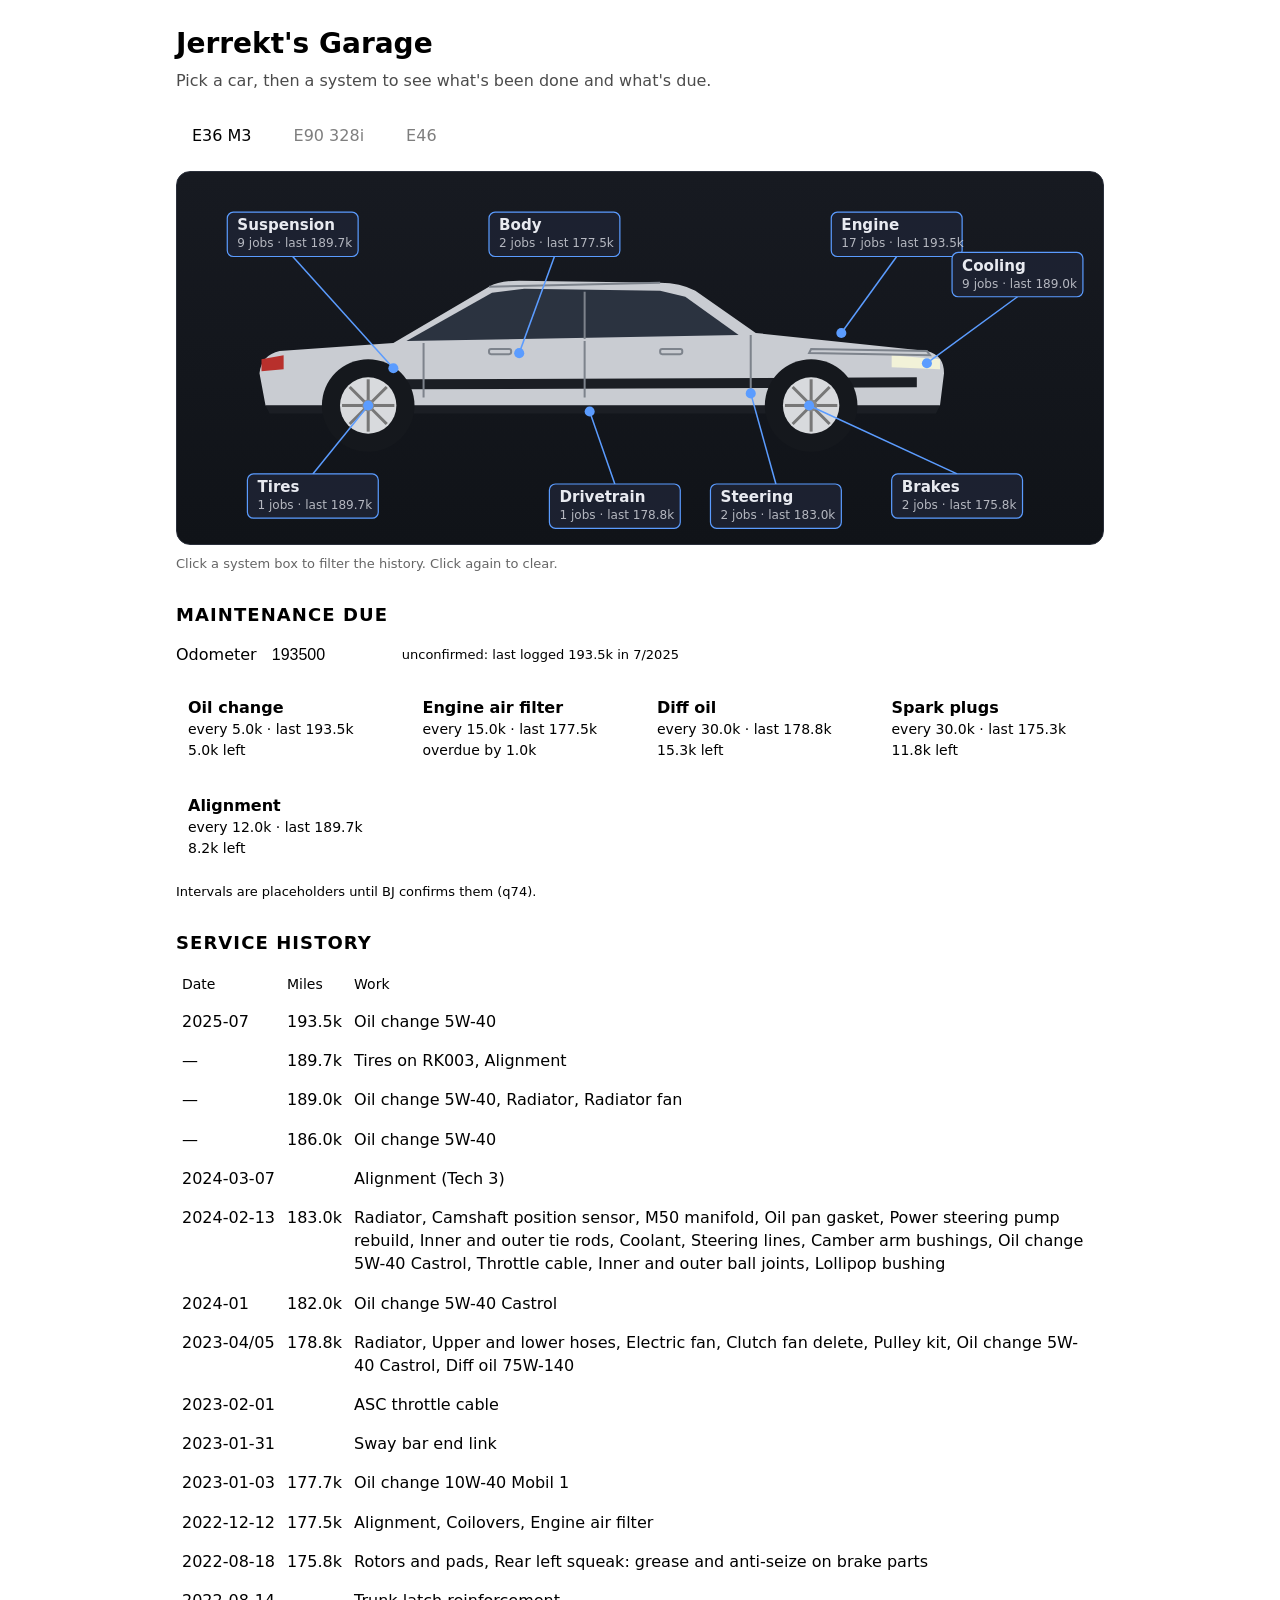
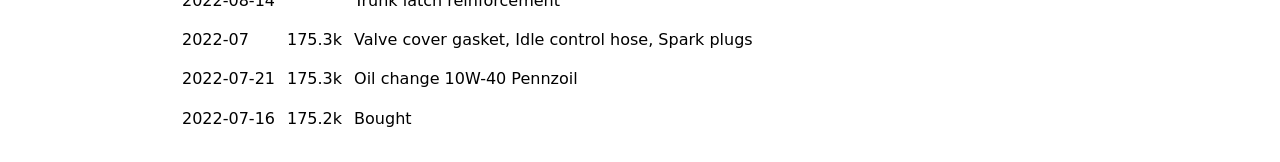
==== index.html @ 3e15890f "E36 first slice: system map, maintenance due, service history Co-Authored-By: Claude Fable 5.1 <nore" ====
<!doctype html><html lang="en"><head><meta charset="utf-8"><meta name="viewport" content="width=device-width,initial-scale=1">
<title>Jerrekt's Garage</title><style>*{box-sizing:border-box}body{margin:0;font:16px/1.4 system-ui,sans-serif}main{max-width:1000px;margin:0 auto;padding:24px 16px}
h1{margin:0 0 4px;font-size:28px}.sub{margin:0 0 16px;opacity:.7}.cars{display:flex;gap:10px;margin-bottom:12px}.car{border:1px solid;border-radius:10px;padding:8px 14px;opacity:.5}.car.on{opacity:1}
svg{width:100%;height:auto;display:block}.t{font-weight:600;font-size:15px}.s{font-size:12px;opacity:.75}.hint{font-size:13px;opacity:.6;margin-top:10px}
body{background:#0f1115;color:#e8eaf0}.car{border-color:#2a2f3a}.car.on{border-color:#5b9cff}
.stage{background:linear-gradient(#171a21,#101318);border:1px solid #2a2f3a;border-radius:14px;padding:10px}
.pillar,.seam{stroke:#7d838c;stroke-width:2;fill:none}.spoke{stroke:#777;stroke-width:3}.ld{stroke:#5b9cff;stroke-width:1.5}.pt{fill:#5b9cff}
.box rect{fill:#1c2130;stroke:#5b9cff;stroke-width:1.2}.box text{fill:#e8eaf0}.box{cursor:pointer}

*{box-sizing:border-box}body{margin:0;background:var(--bg);color:var(--fg);font:16px/1.45 system-ui,sans-serif}
main{max-width:960px;margin:0 auto;padding:24px 16px}
h1{font-size:28px;margin:0 0 4px}h2{font-size:18px;margin:28px 0 10px;color:var(--mute);text-transform:uppercase;letter-spacing:.06em}
.sub{color:var(--mute);margin:0 0 20px}
.cars{display:flex;gap:10px;flex-wrap:wrap}.car{background:var(--card);border:1px solid var(--line);border-radius:10px;padding:12px 16px;cursor:pointer}
.car.active{border-color:var(--accent)}.car small{display:block;color:var(--mute)}
.car.soon{opacity:.45;cursor:default}
.grid{display:grid;grid-template-columns:repeat(auto-fill,minmax(200px,1fr));gap:10px}
.tile{background:var(--card);border:1px solid var(--line);border-radius:10px;padding:12px}
.tile b{display:block}.tile span{display:block;color:var(--mute);font-size:14px}
.tile.ok{border-left:4px solid var(--ok)}.tile.due{border-left:4px solid var(--due)}.tile.over{border-left:4px solid var(--over)}
.odo{display:flex;gap:10px;align-items:center;flex-wrap:wrap}input{background:var(--card);color:var(--fg);border:1px solid var(--line);border-radius:8px;padding:8px 10px;font-size:16px;width:130px}
table{width:100%;border-collapse:collapse}td,th{padding:8px 6px;border-bottom:1px solid var(--line);vertical-align:top;text-align:left}
th{color:var(--mute);font-weight:500;font-size:14px}td.m{white-space:nowrap;color:var(--mute)}
.flag{font-size:13px;color:var(--due)}
@media(max-width:480px){td.d{display:none}th.d{display:none}}

.stage{margin-bottom:8px}.box.sel rect{fill:#2a3f6b}
</style></head><body><main>
<h1>Jerrekt's Garage</h1><p class="sub">Pick a car, then a system to see what's been done and what's due.</p>
<div class="cars"><div class="car on">E36 M3</div><div class="car">E90 328i</div><div class="car">E46</div></div>
<div class="stage"><svg viewBox="0 0 900 350"><g id="car">
<path d="M78,222 L72,190 Q74,172 92,168 L205,160 L300,104 Q310,98 330,98 L470,100 Q490,100 505,108 L565,150 L735,168 Q752,172 752,190 L748,222 Z" fill="#c9ccd2" class="body"/>
<path d="M78,222 L748,222 L744,230 L82,230 Z" fill="#1b1e24" class="body"/>
<path d="M215,196 L725,194 L725,204 L215,206 Z" fill="#1b1e24" class="body"/>
<path d="M218,158 L303,110 L335,106 L470,108 L495,114 L548,152 Z" fill="#2b3340" class="glass"/>
<path d="M395,109 L395,156" class="pillar"/>
<path d="M235,160 L235,214 M395,158 L395,214 M560,152 L560,214" class="seam"/>
<rect x="300" y="166" width="22" height="5" rx="2" class="seam" fill="#9ea3ab"/><rect x="470" y="166" width="22" height="5" rx="2" class="seam" fill="#9ea3ab"/>
<path d="M700,172 L748,176 L748,186 L700,184 Z" fill="#f2f2d8" class="lamp"/><path d="M74,176 L96,172 L96,186 L74,188 Z" fill="#b8302c" class="lamp"/>
<path d="M620,166 L735,168 L738,172 L618,170 Z" fill="#9ea3ab" class="seam"/>
<path d="M300,104 L470,100" class="seam"/>
<circle cx="180" cy="222" r="46" fill="#15181d" class="tire"/><circle cx="180" cy="222" r="28" fill="#d8dadd" class="rim"/><line x1="180" y1="222" x2="206.0" y2="222.0" class="spoke"/><line x1="180" y1="222" x2="198.4" y2="240.4" class="spoke"/><line x1="180" y1="222" x2="180.0" y2="248.0" class="spoke"/><line x1="180" y1="222" x2="161.6" y2="240.4" class="spoke"/><line x1="180" y1="222" x2="154.0" y2="222.0" class="spoke"/><line x1="180" y1="222" x2="161.6" y2="203.6" class="spoke"/><line x1="180" y1="222" x2="180.0" y2="196.0" class="spoke"/><line x1="180" y1="222" x2="198.4" y2="203.6" class="spoke"/><circle cx="180" cy="222" r="6" fill="#888"/><circle cx="620" cy="222" r="46" fill="#15181d" class="tire"/><circle cx="620" cy="222" r="28" fill="#d8dadd" class="rim"/><line x1="620" y1="222" x2="646.0" y2="222.0" class="spoke"/><line x1="620" y1="222" x2="638.4" y2="240.4" class="spoke"/><line x1="620" y1="222" x2="620.0" y2="248.0" class="spoke"/><line x1="620" y1="222" x2="601.6" y2="240.4" class="spoke"/><line x1="620" y1="222" x2="594.0" y2="222.0" class="spoke"/><line x1="620" y1="222" x2="601.6" y2="203.6" class="spoke"/><line x1="620" y1="222" x2="620.0" y2="196.0" class="spoke"/><line x1="620" y1="222" x2="638.4" y2="203.6" class="spoke"/><circle cx="620" cy="222" r="6" fill="#888"/>
</g><line x1="650" y1="150" x2="705" y2="74" class="ld"/><circle cx="650" cy="150" r="5" class="pt"/><line x1="735" y1="180" x2="825" y2="114" class="ld"/><circle cx="735" cy="180" r="5" class="pt"/><line x1="618" y1="222" x2="765" y2="290" class="ld"/><circle cx="618" cy="222" r="5" class="pt"/><line x1="180" y1="222" x2="125" y2="290" class="ld"/><circle cx="180" cy="222" r="5" class="pt"/><line x1="205" y1="185" x2="105" y2="74" class="ld"/><circle cx="205" cy="185" r="5" class="pt"/><line x1="400" y1="228" x2="425" y2="300" class="ld"/><circle cx="400" cy="228" r="5" class="pt"/><line x1="560" y1="210" x2="585" y2="300" class="ld"/><circle cx="560" cy="210" r="5" class="pt"/><line x1="330" y1="170" x2="365" y2="74" class="ld"/><circle cx="330" cy="170" r="5" class="pt"/><g class="box " transform="translate(640,30)"><rect width="130" height="44" rx="6"/><text x="10" y="18" class="t">Engine</text><text x="10" y="35" class="s">17 jobs · last 193.5k</text></g><g class="box " transform="translate(760,70)"><rect width="130" height="44" rx="6"/><text x="10" y="18" class="t">Cooling</text><text x="10" y="35" class="s">9 jobs · last 189.0k</text></g><g class="box " transform="translate(700,290)"><rect width="130" height="44" rx="6"/><text x="10" y="18" class="t">Brakes</text><text x="10" y="35" class="s">2 jobs · last 175.8k</text></g><g class="box " transform="translate(60,290)"><rect width="130" height="44" rx="6"/><text x="10" y="18" class="t">Tires</text><text x="10" y="35" class="s">1 jobs · last 189.7k</text></g><g class="box " transform="translate(40,30)"><rect width="130" height="44" rx="6"/><text x="10" y="18" class="t">Suspension</text><text x="10" y="35" class="s">9 jobs · last 189.7k</text></g><g class="box " transform="translate(360,300)"><rect width="130" height="44" rx="6"/><text x="10" y="18" class="t">Drivetrain</text><text x="10" y="35" class="s">1 jobs · last 178.8k</text></g><g class="box " transform="translate(520,300)"><rect width="130" height="44" rx="6"/><text x="10" y="18" class="t">Steering</text><text x="10" y="35" class="s">2 jobs · last 183.0k</text></g><g class="box " transform="translate(300,30)"><rect width="130" height="44" rx="6"/><text x="10" y="18" class="t">Body</text><text x="10" y="35" class="s">2 jobs · last 177.5k</text></g></svg></div>
<p class="hint">Click a system box to filter the history. Click again to clear.</p>
<h2>Maintenance due</h2>
<div class="odo"><label>Odometer <input id="odo" type="number" step="100"></label><span id="odonote" class="flag"></span></div>
<div class="grid" id="due" style="margin-top:12px"></div>
<p class="flag" id="intflag"></p>
<h2>Service history</h2>
<table><thead><tr><th class="d">Date</th><th>Miles</th><th>Work</th></tr></thead><tbody id="hist"></tbody></table>
</main>
<script>
fetch('data/e36-m3.json').then(r=>r.json()).then(car=>{
const odo=document.getElementById('odo'),note=document.getElementById('odonote');
const last=Math.max(...car.history.map(h=>h.miles||0));
odo.value=car.odometer||last; note.textContent=car.odometer?'':car.odometer_note;
const fmt=m=>m==null?'':(m/1000).toFixed(1)+'k';
document.getElementById('hist').innerHTML=[...car.history].reverse().map(h=>`<tr><td class="d m">${h.date||'—'}</td><td class="m">${fmt(h.miles)}</td><td>${h.work.join(', ')}</td></tr>`).join('');
function render(){const now=+odo.value||last;document.getElementById('due').innerHTML=car.intervals.map(i=>{
 const done=car.history.filter(h=>h.miles&&h.work.some(w=>w.toLowerCase().includes(i.match)));
 const lastAt=done.length?Math.max(...done.map(h=>h.miles)):null;
 const next=lastAt==null?null:lastAt+i.miles;const left=next==null?null:next-now;
 const cls=left==null?'':left<0?'over':left<i.miles*0.15?'due':'ok';
 const txt=left==null?'no record':left<0?`overdue by ${fmt(-left)}`:`${fmt(left)} left`;
 return `<div class="tile ${cls}"><b>${i.item}</b><span>every ${fmt(i.miles)} · last ${fmt(lastAt)||'—'}</span><span>${txt}</span></div>`}).join('')}
odo.oninput=render;render();
let sel=null;const cats={Engine:['valve cover','spark','idle','oil change','oil pan','camshaft','manifold','throttle','pulley','air filter'],Cooling:['radiator','hose','fan','coolant'],Drivetrain:['diff'],Suspension:['coilover','sway','tie rod','ball joint','bushing','camber','alignment'],Steering:['steering'],Brakes:['rotor','pad','brake'],Tires:['tire','rk003'],Body:['trunk']};
function hist(){const rows=[...car.history].reverse().filter(h=>!sel||h.work.some(w=>cats[sel].some(k=>w.toLowerCase().includes(k))));
document.getElementById('hist').innerHTML=rows.map(h=>`<tr><td class="d m">${h.date||'—'}</td><td class="m">${fmt(h.miles)}</td><td>${h.work.join(', ')}</td></tr>`).join('')||'<tr><td colspan=3>No jobs logged.</td></tr>'}
document.querySelectorAll('.box').forEach(b=>{const c=b.querySelector('.t').textContent;b.onclick=()=>{sel=sel===c?null:c;document.querySelectorAll('.box').forEach(x=>x.classList.toggle('sel',x.querySelector('.t').textContent===sel));hist()}});hist();
if(car.intervals.some(i=>!i.confirmed))document.getElementById('intflag').textContent='Intervals are placeholders until BJ confirms them (q74).';
});
</script></body></html>
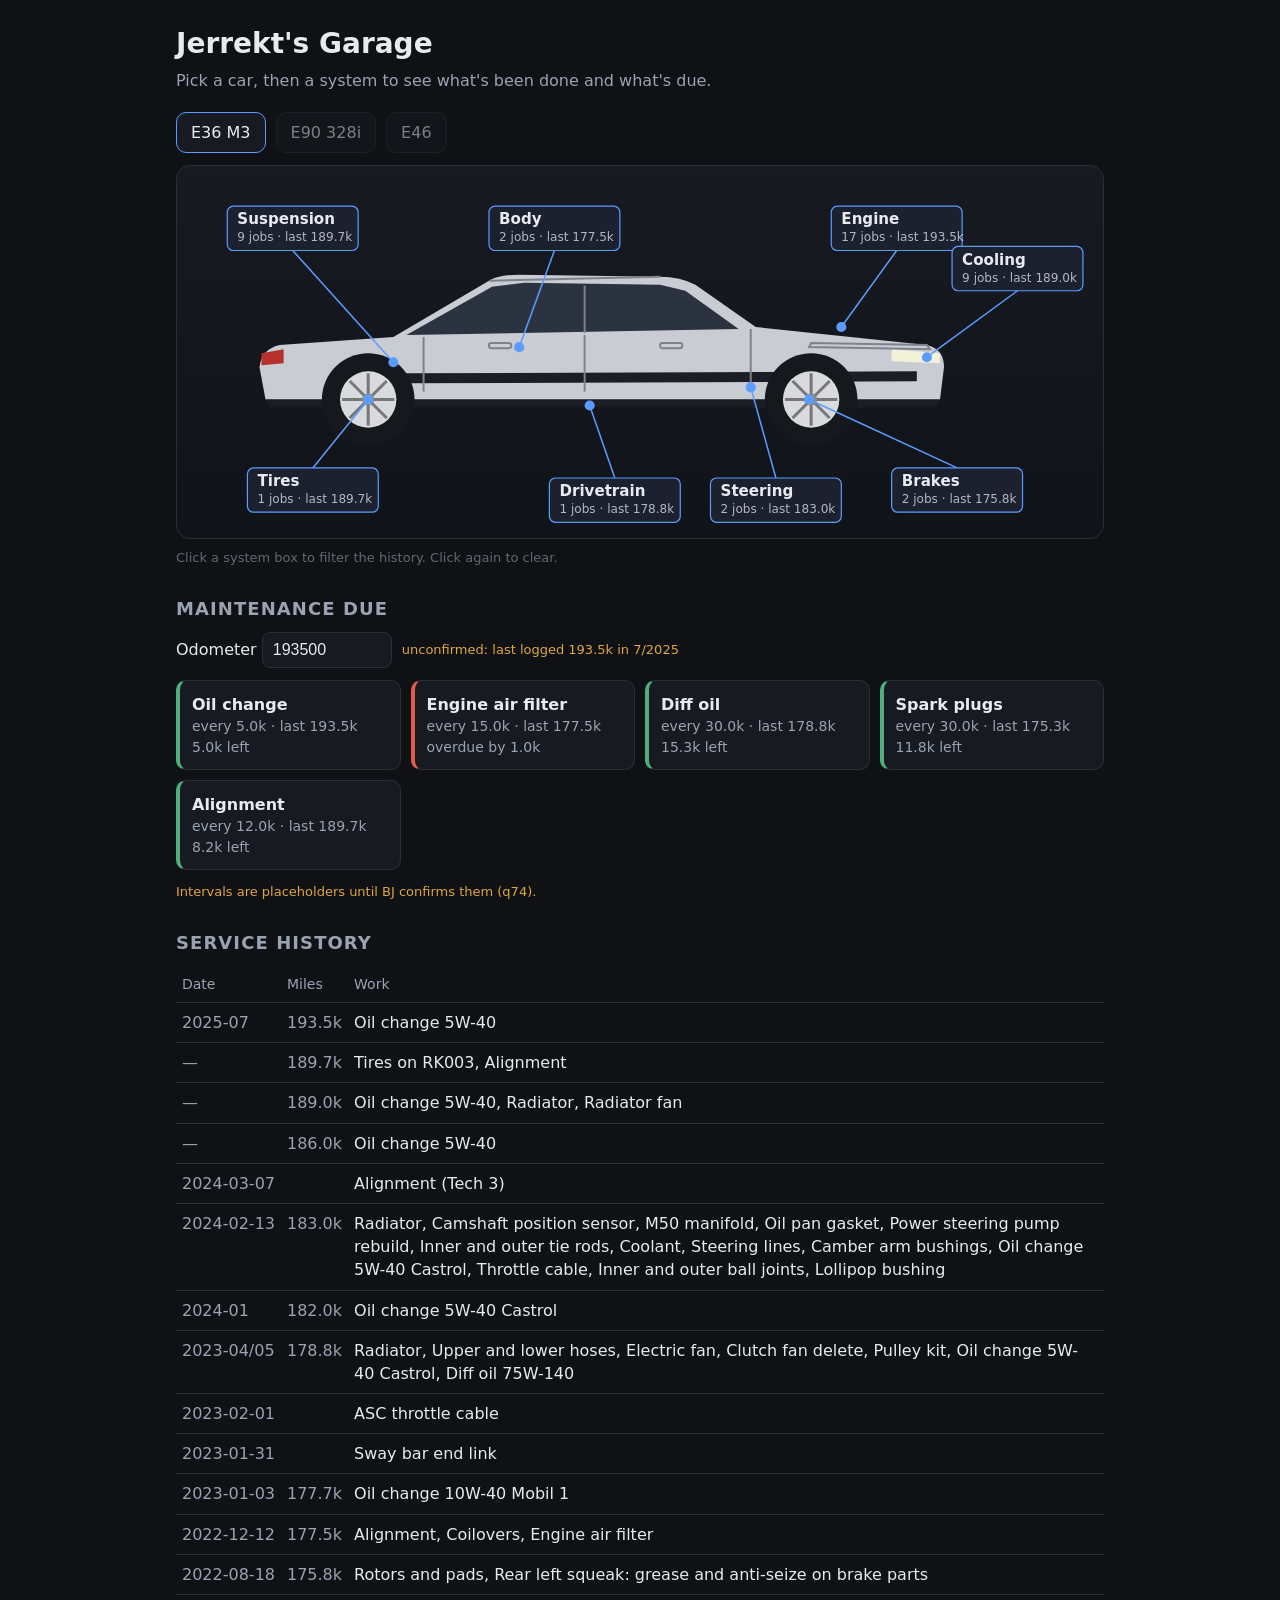
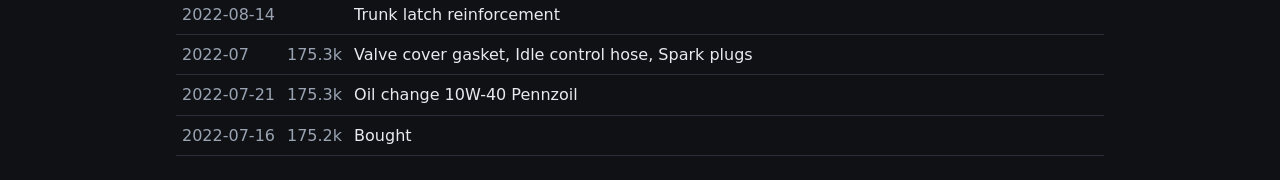
==== commit bc093950: "Fix theme merge Co-Authored-By: Claude Fable 5.1 <noreply@anthropic.com> Claude-Session: https://cla" ====
--- a/index.html
+++ b/index.html
@@ -1,12 +1,6 @@
 <!doctype html><html lang="en"><head><meta charset="utf-8"><meta name="viewport" content="width=device-width,initial-scale=1">
-<title>Jerrekt's Garage</title><style>*{box-sizing:border-box}body{margin:0;font:16px/1.4 system-ui,sans-serif}main{max-width:1000px;margin:0 auto;padding:24px 16px}
-h1{margin:0 0 4px;font-size:28px}.sub{margin:0 0 16px;opacity:.7}.cars{display:flex;gap:10px;margin-bottom:12px}.car{border:1px solid;border-radius:10px;padding:8px 14px;opacity:.5}.car.on{opacity:1}
-svg{width:100%;height:auto;display:block}.t{font-weight:600;font-size:15px}.s{font-size:12px;opacity:.75}.hint{font-size:13px;opacity:.6;margin-top:10px}
-body{background:#0f1115;color:#e8eaf0}.car{border-color:#2a2f3a}.car.on{border-color:#5b9cff}
-.stage{background:linear-gradient(#171a21,#101318);border:1px solid #2a2f3a;border-radius:14px;padding:10px}
-.pillar,.seam{stroke:#7d838c;stroke-width:2;fill:none}.spoke{stroke:#777;stroke-width:3}.ld{stroke:#5b9cff;stroke-width:1.5}.pt{fill:#5b9cff}
-.box rect{fill:#1c2130;stroke:#5b9cff;stroke-width:1.2}.box text{fill:#e8eaf0}.box{cursor:pointer}
-
+<title>Jerrekt's Garage</title><style>
+:root{--bg:#0f1115;--card:#171a21;--line:#2a2f3a;--fg:#e8eaf0;--mute:#9aa3b2;--ok:#4caf7d;--due:#e0a640;--over:#e05a4f;--accent:#5b9cff}
 *{box-sizing:border-box}body{margin:0;background:var(--bg);color:var(--fg);font:16px/1.45 system-ui,sans-serif}
 main{max-width:960px;margin:0 auto;padding:24px 16px}
 h1{font-size:28px;margin:0 0 4px}h2{font-size:18px;margin:28px 0 10px;color:var(--mute);text-transform:uppercase;letter-spacing:.06em}
@@ -24,8 +18,14 @@
 .flag{font-size:13px;color:var(--due)}
 @media(max-width:480px){td.d{display:none}th.d{display:none}}
 
-.stage{margin-bottom:8px}.box.sel rect{fill:#2a3f6b}
-</style></head><body><main>
+.cars{display:flex;gap:10px;margin-bottom:12px}.car{border:1px solid;border-radius:10px;padding:8px 14px;opacity:.5}.car.on{opacity:1}
+svg{width:100%;height:auto;display:block}.t{font-weight:600;font-size:15px}.s{font-size:12px;opacity:.75}.hint{font-size:13px;opacity:.6;margin-top:10px}
+body{background:#0f1115;color:#e8eaf0}.car{border-color:#2a2f3a}.car.on{border-color:#5b9cff}
+.stage{background:linear-gradient(#171a21,#101318);border:1px solid #2a2f3a;border-radius:14px;padding:10px}
+.pillar,.seam{stroke:#7d838c;stroke-width:2;fill:none}.spoke{stroke:#777;stroke-width:3}.ld{stroke:#5b9cff;stroke-width:1.5}.pt{fill:#5b9cff}
+.box rect{fill:#1c2130;stroke:#5b9cff;stroke-width:1.2}.box text{fill:#e8eaf0}.box{cursor:pointer}
+
+.stage{margin-bottom:8px}.box.sel rect{fill:#2a3f6b}.car{opacity:.5}.car.on{opacity:1;border-color:var(--accent)}.hint{font-size:13px;color:var(--mute)}</style></head><body><main>
 <h1>Jerrekt's Garage</h1><p class="sub">Pick a car, then a system to see what's been done and what's due.</p>
 <div class="cars"><div class="car on">E36 M3</div><div class="car">E90 328i</div><div class="car">E46</div></div>
 <div class="stage"><svg viewBox="0 0 900 350"><g id="car">
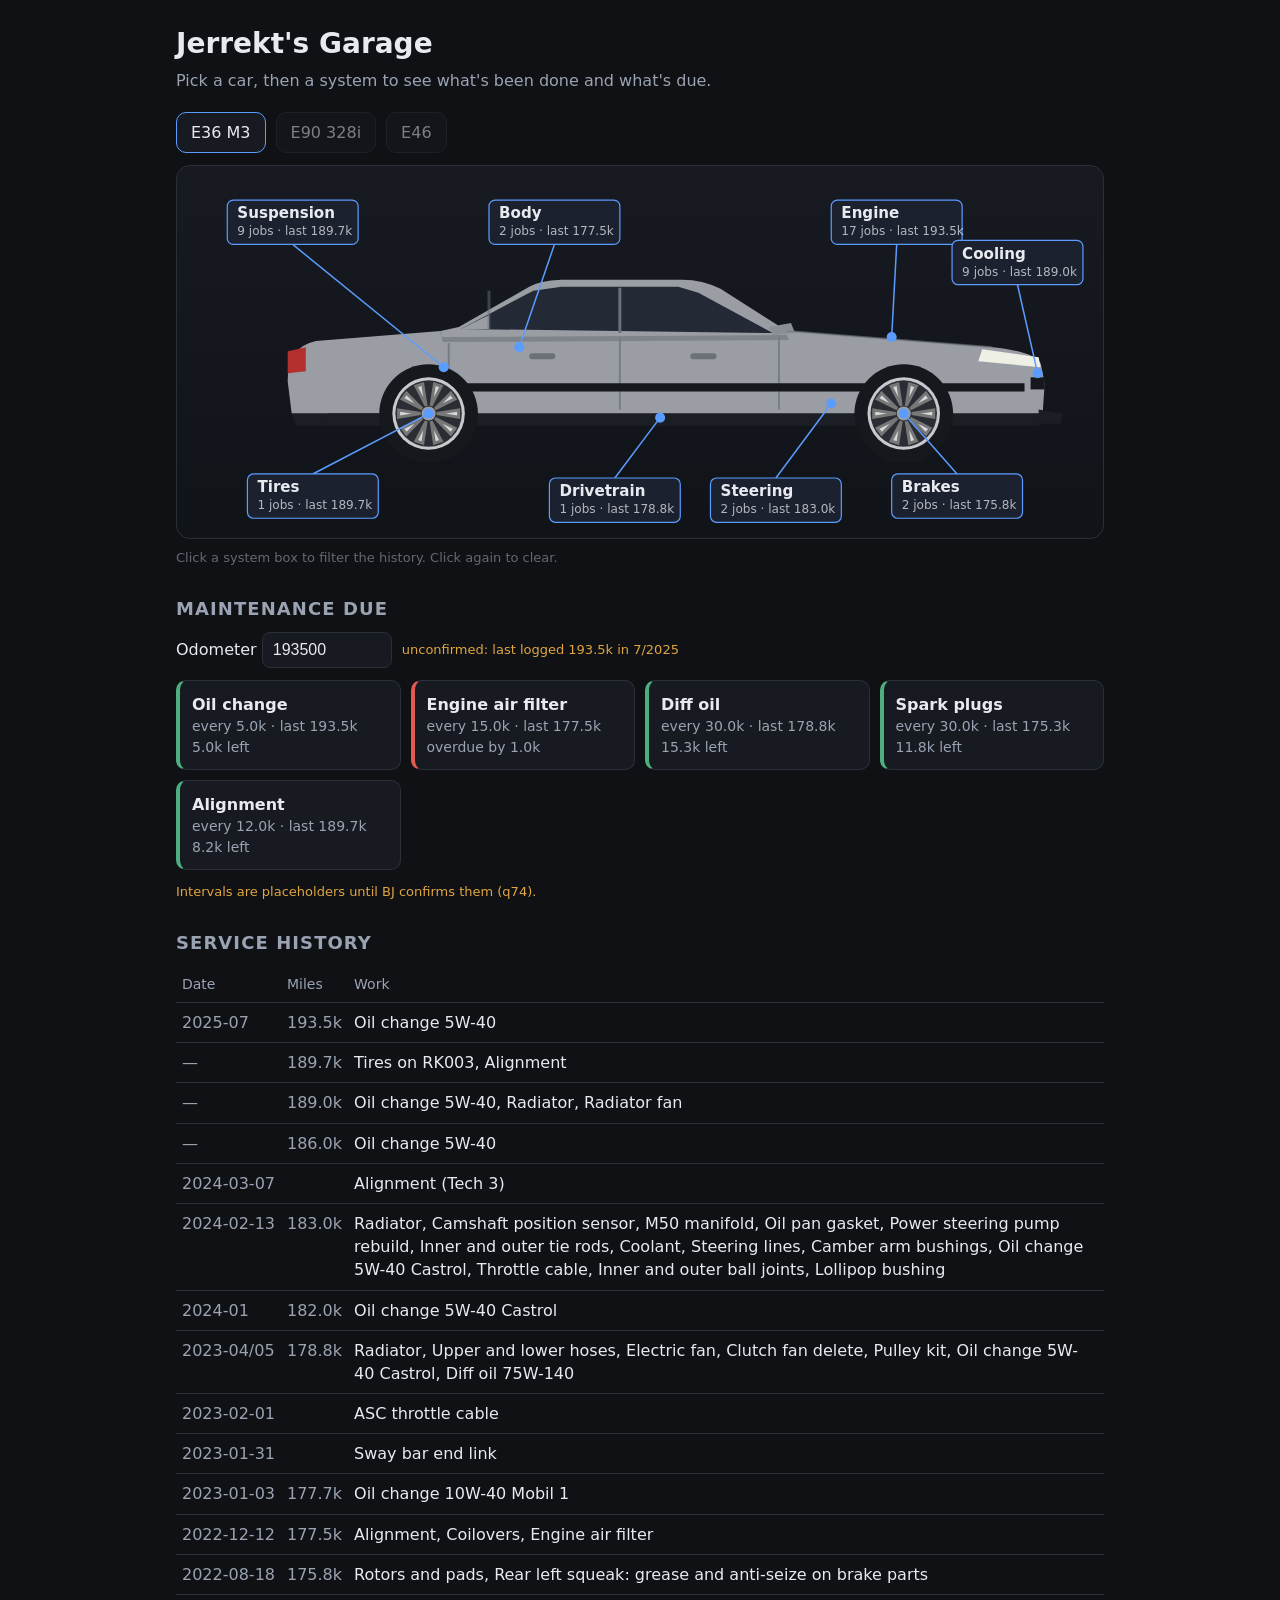
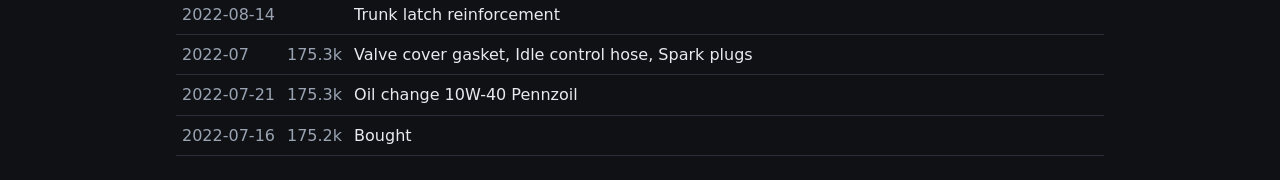
==== commit d65e22ee: "Redraw car: gray four-door with multi-spoke wheels Co-Authored-By: Claude Fable 5.1 <noreply@anthrop" ====
--- a/index.html
+++ b/index.html
@@ -25,22 +25,32 @@
 .pillar,.seam{stroke:#7d838c;stroke-width:2;fill:none}.spoke{stroke:#777;stroke-width:3}.ld{stroke:#5b9cff;stroke-width:1.5}.pt{fill:#5b9cff}
 .box rect{fill:#1c2130;stroke:#5b9cff;stroke-width:1.2}.box text{fill:#e8eaf0}.box{cursor:pointer}
 
-.stage{margin-bottom:8px}.box.sel rect{fill:#2a3f6b}.car{opacity:.5}.car.on{opacity:1;border-color:var(--accent)}.hint{font-size:13px;color:var(--mute)}</style></head><body><main>
+.stage{margin-bottom:8px}.box.sel rect{fill:#2a3f6b}.car{opacity:.5}.car.on{opacity:1;border-color:var(--accent)}.hint{font-size:13px;color:var(--mute)}.body{fill:#9a9ea4}.lower{fill:#1b1e24}.shade{fill:#7f848b}.glass{fill:#232a36}.kink{fill:#9a9ea4}.pillar{stroke:#6b7079;stroke-width:3;fill:none}
+.seam{stroke:#777c85;stroke-width:2;fill:none}.handle{fill:#6b7079}.mirror{fill:#8a8e95}.trim{fill:#15181d}.tail{fill:#b3302c}.lamp{fill:#eef0e6}.grille{fill:#15181d}
+.tire{fill:#15181d}.rimouter{fill:#c7c9cc}.rimface{fill:#2a2d33}.spoke{fill:#d6d8db}.hub{fill:#9a9ea4}
+</style></head><body><main>
 <h1>Jerrekt's Garage</h1><p class="sub">Pick a car, then a system to see what's been done and what's due.</p>
 <div class="cars"><div class="car on">E36 M3</div><div class="car">E90 328i</div><div class="car">E46</div></div>
 <div class="stage"><svg viewBox="0 0 900 350"><g id="car">
-<path d="M78,222 L72,190 Q74,172 92,168 L205,160 L300,104 Q310,98 330,98 L470,100 Q490,100 505,108 L565,150 L735,168 Q752,172 752,190 L748,222 Z" fill="#c9ccd2" class="body"/>
-<path d="M78,222 L748,222 L744,230 L82,230 Z" fill="#1b1e24" class="body"/>
-<path d="M215,196 L725,194 L725,204 L215,206 Z" fill="#1b1e24" class="body"/>
-<path d="M218,158 L303,110 L335,106 L470,108 L495,114 L548,152 Z" fill="#2b3340" class="glass"/>
-<path d="M395,109 L395,156" class="pillar"/>
-<path d="M235,160 L235,214 M395,158 L395,214 M560,152 L560,214" class="seam"/>
-<rect x="300" y="166" width="22" height="5" rx="2" class="seam" fill="#9ea3ab"/><rect x="470" y="166" width="22" height="5" rx="2" class="seam" fill="#9ea3ab"/>
-<path d="M700,172 L748,176 L748,186 L700,184 Z" fill="#f2f2d8" class="lamp"/><path d="M74,176 L96,172 L96,186 L74,188 Z" fill="#b8302c" class="lamp"/>
-<path d="M620,166 L735,168 L738,172 L618,170 Z" fill="#9ea3ab" class="seam"/>
-<path d="M300,104 L470,100" class="seam"/>
-<circle cx="180" cy="222" r="46" fill="#15181d" class="tire"/><circle cx="180" cy="222" r="28" fill="#d8dadd" class="rim"/><line x1="180" y1="222" x2="206.0" y2="222.0" class="spoke"/><line x1="180" y1="222" x2="198.4" y2="240.4" class="spoke"/><line x1="180" y1="222" x2="180.0" y2="248.0" class="spoke"/><line x1="180" y1="222" x2="161.6" y2="240.4" class="spoke"/><line x1="180" y1="222" x2="154.0" y2="222.0" class="spoke"/><line x1="180" y1="222" x2="161.6" y2="203.6" class="spoke"/><line x1="180" y1="222" x2="180.0" y2="196.0" class="spoke"/><line x1="180" y1="222" x2="198.4" y2="203.6" class="spoke"/><circle cx="180" cy="222" r="6" fill="#888"/><circle cx="620" cy="222" r="46" fill="#15181d" class="tire"/><circle cx="620" cy="222" r="28" fill="#d8dadd" class="rim"/><line x1="620" y1="222" x2="646.0" y2="222.0" class="spoke"/><line x1="620" y1="222" x2="638.4" y2="240.4" class="spoke"/><line x1="620" y1="222" x2="620.0" y2="248.0" class="spoke"/><line x1="620" y1="222" x2="601.6" y2="240.4" class="spoke"/><line x1="620" y1="222" x2="594.0" y2="222.0" class="spoke"/><line x1="620" y1="222" x2="601.6" y2="203.6" class="spoke"/><line x1="620" y1="222" x2="620.0" y2="196.0" class="spoke"/><line x1="620" y1="222" x2="638.4" y2="203.6" class="spoke"/><circle cx="620" cy="222" r="6" fill="#888"/>
-</g><line x1="650" y1="150" x2="705" y2="74" class="ld"/><circle cx="650" cy="150" r="5" class="pt"/><line x1="735" y1="180" x2="825" y2="114" class="ld"/><circle cx="735" cy="180" r="5" class="pt"/><line x1="618" y1="222" x2="765" y2="290" class="ld"/><circle cx="618" cy="222" r="5" class="pt"/><line x1="180" y1="222" x2="125" y2="290" class="ld"/><circle cx="180" cy="222" r="5" class="pt"/><line x1="205" y1="185" x2="105" y2="74" class="ld"/><circle cx="205" cy="185" r="5" class="pt"/><line x1="400" y1="228" x2="425" y2="300" class="ld"/><circle cx="400" cy="228" r="5" class="pt"/><line x1="560" y1="210" x2="585" y2="300" class="ld"/><circle cx="560" cy="210" r="5" class="pt"/><line x1="330" y1="170" x2="365" y2="74" class="ld"/><circle cx="330" cy="170" r="5" class="pt"/><g class="box " transform="translate(640,30)"><rect width="130" height="44" rx="6"/><text x="10" y="18" class="t">Engine</text><text x="10" y="35" class="s">17 jobs · last 193.5k</text></g><g class="box " transform="translate(760,70)"><rect width="130" height="44" rx="6"/><text x="10" y="18" class="t">Cooling</text><text x="10" y="35" class="s">9 jobs · last 189.0k</text></g><g class="box " transform="translate(700,290)"><rect width="130" height="44" rx="6"/><text x="10" y="18" class="t">Brakes</text><text x="10" y="35" class="s">2 jobs · last 175.8k</text></g><g class="box " transform="translate(60,290)"><rect width="130" height="44" rx="6"/><text x="10" y="18" class="t">Tires</text><text x="10" y="35" class="s">1 jobs · last 189.7k</text></g><g class="box " transform="translate(40,30)"><rect width="130" height="44" rx="6"/><text x="10" y="18" class="t">Suspension</text><text x="10" y="35" class="s">9 jobs · last 189.7k</text></g><g class="box " transform="translate(360,300)"><rect width="130" height="44" rx="6"/><text x="10" y="18" class="t">Drivetrain</text><text x="10" y="35" class="s">1 jobs · last 178.8k</text></g><g class="box " transform="translate(520,300)"><rect width="130" height="44" rx="6"/><text x="10" y="18" class="t">Steering</text><text x="10" y="35" class="s">2 jobs · last 183.0k</text></g><g class="box " transform="translate(300,30)"><rect width="130" height="44" rx="6"/><text x="10" y="18" class="t">Body</text><text x="10" y="35" class="s">2 jobs · last 177.5k</text></g></svg></div>
+<path d="M104,236 L100,204 Q100,170 128,164 L252,154 L270,150 L340,110 Q350,104 372,103 L492,103 Q512,103 530,112 L596,154 L800,170 Q840,174 848,186 L852,206 L850,236 Z" class="body"/>
+<path d="M104,236 L850,236 L846,248 L108,248 Z" class="lower"/>
+<path d="M140,236 L190,236 L194,246 L136,246 Z" class="lower"/>
+<path d="M846,232 L870,236 L868,246 L846,246 Z" class="lower"/>
+<path d="M252,154 Q250,160 258,160 L596,158 L598,163 L254,165 Z" class="shade"/>
+<path d="M272,152 L344,114 L372,110 L488,110 L508,116 L582,156 Z" class="glass"/>
+<path d="M272,152 L300,138 L300,152 Z" class="kink"/>
+<path d="M430,111 L430,156" class="pillar"/>
+<path d="M300,114 L300,152" class="pillar" opacity=".5"/>
+<path d="M260,166 L260,232 M430,160 L430,232 M588,158 L588,232" class="seam"/>
+<rect x="340" y="176" width="26" height="6" rx="3" class="handle"/><rect x="500" y="176" width="26" height="6" rx="3" class="handle"/>
+<path d="M578,150 L600,146 L604,156 L582,158 Z" class="mirror"/>
+<path d="M266,206 L832,206 L832,214 L266,214 Z" class="trim"/>
+<path d="M118,170 L100,174 L100,196 L118,194 Z" class="tail"/>
+<path d="M790,172 L846,180 L848,190 L786,184 Z" class="lamp"/>
+<path d="M838,200 L852,200 L852,212 L838,212 Z" class="grille"/>
+<path d="M596,154 L800,170" class="seam" opacity=".6"/>
+<circle cx="240" cy="236" r="49" class="tire"/><circle cx="240" cy="236" r="36" class="rimouter"/><circle cx="240" cy="236" r="33" class="rimface"/><path d="M248.0,236.0 L269.8,232.4 L269.8,239.6 Z" class="spoke"/><path d="M246.5,240.7 L266.2,250.6 L262.0,256.4 Z" class="spoke"/><path d="M242.5,243.6 L252.6,263.2 L245.8,265.4 Z" class="spoke"/><path d="M237.5,243.6 L234.2,265.4 L227.4,263.2 Z" class="spoke"/><path d="M233.5,240.7 L218.0,256.4 L213.8,250.6 Z" class="spoke"/><path d="M232.0,236.0 L210.2,239.6 L210.2,232.4 Z" class="spoke"/><path d="M233.5,231.3 L213.8,221.4 L218.0,215.6 Z" class="spoke"/><path d="M237.5,228.4 L227.4,208.8 L234.2,206.6 Z" class="spoke"/><path d="M242.5,228.4 L245.8,206.6 L252.6,208.8 Z" class="spoke"/><path d="M246.5,231.3 L262.0,215.6 L266.2,221.4 Z" class="spoke"/><circle cx="240" cy="236" r="7" class="hub"/><circle cx="712" cy="236" r="49" class="tire"/><circle cx="712" cy="236" r="36" class="rimouter"/><circle cx="712" cy="236" r="33" class="rimface"/><path d="M720.0,236.0 L741.8,232.4 L741.8,239.6 Z" class="spoke"/><path d="M718.5,240.7 L738.2,250.6 L734.0,256.4 Z" class="spoke"/><path d="M714.5,243.6 L724.6,263.2 L717.8,265.4 Z" class="spoke"/><path d="M709.5,243.6 L706.2,265.4 L699.4,263.2 Z" class="spoke"/><path d="M705.5,240.7 L690.0,256.4 L685.8,250.6 Z" class="spoke"/><path d="M704.0,236.0 L682.2,239.6 L682.2,232.4 Z" class="spoke"/><path d="M705.5,231.3 L685.8,221.4 L690.0,215.6 Z" class="spoke"/><path d="M709.5,228.4 L699.4,208.8 L706.2,206.6 Z" class="spoke"/><path d="M714.5,228.4 L717.8,206.6 L724.6,208.8 Z" class="spoke"/><path d="M718.5,231.3 L734.0,215.6 L738.2,221.4 Z" class="spoke"/><circle cx="712" cy="236" r="7" class="hub"/>
+</g><line x1="700" y1="160" x2="705" y2="68" class="ld"/><circle cx="700" cy="160" r="5" class="pt"/><line x1="845" y1="196" x2="825" y2="108" class="ld"/><circle cx="845" cy="196" r="5" class="pt"/><line x1="712" y1="236" x2="765" y2="296" class="ld"/><circle cx="712" cy="236" r="5" class="pt"/><line x1="240" y1="236" x2="125" y2="296" class="ld"/><circle cx="240" cy="236" r="5" class="pt"/><line x1="255" y1="190" x2="105" y2="68" class="ld"/><circle cx="255" cy="190" r="5" class="pt"/><line x1="470" y1="240" x2="425" y2="300" class="ld"/><circle cx="470" cy="240" r="5" class="pt"/><line x1="640" y1="226" x2="585" y2="300" class="ld"/><circle cx="640" cy="226" r="5" class="pt"/><line x1="330" y1="170" x2="365" y2="68" class="ld"/><circle cx="330" cy="170" r="5" class="pt"/><g class="box" transform="translate(640,24)"><rect width="130" height="44" rx="6"/><text x="10" y="18" class="t">Engine</text><text x="10" y="35" class="s">17 jobs · last 193.5k</text></g><g class="box" transform="translate(760,64)"><rect width="130" height="44" rx="6"/><text x="10" y="18" class="t">Cooling</text><text x="10" y="35" class="s">9 jobs · last 189.0k</text></g><g class="box" transform="translate(700,296)"><rect width="130" height="44" rx="6"/><text x="10" y="18" class="t">Brakes</text><text x="10" y="35" class="s">2 jobs · last 175.8k</text></g><g class="box" transform="translate(60,296)"><rect width="130" height="44" rx="6"/><text x="10" y="18" class="t">Tires</text><text x="10" y="35" class="s">1 jobs · last 189.7k</text></g><g class="box" transform="translate(40,24)"><rect width="130" height="44" rx="6"/><text x="10" y="18" class="t">Suspension</text><text x="10" y="35" class="s">9 jobs · last 189.7k</text></g><g class="box" transform="translate(360,300)"><rect width="130" height="44" rx="6"/><text x="10" y="18" class="t">Drivetrain</text><text x="10" y="35" class="s">1 jobs · last 178.8k</text></g><g class="box" transform="translate(520,300)"><rect width="130" height="44" rx="6"/><text x="10" y="18" class="t">Steering</text><text x="10" y="35" class="s">2 jobs · last 183.0k</text></g><g class="box" transform="translate(300,24)"><rect width="130" height="44" rx="6"/><text x="10" y="18" class="t">Body</text><text x="10" y="35" class="s">2 jobs · last 177.5k</text></g></svg></div>
 <p class="hint">Click a system box to filter the history. Click again to clear.</p>
 <h2>Maintenance due</h2>
 <div class="odo"><label>Odometer <input id="odo" type="number" step="100"></label><span id="odonote" class="flag"></span></div>
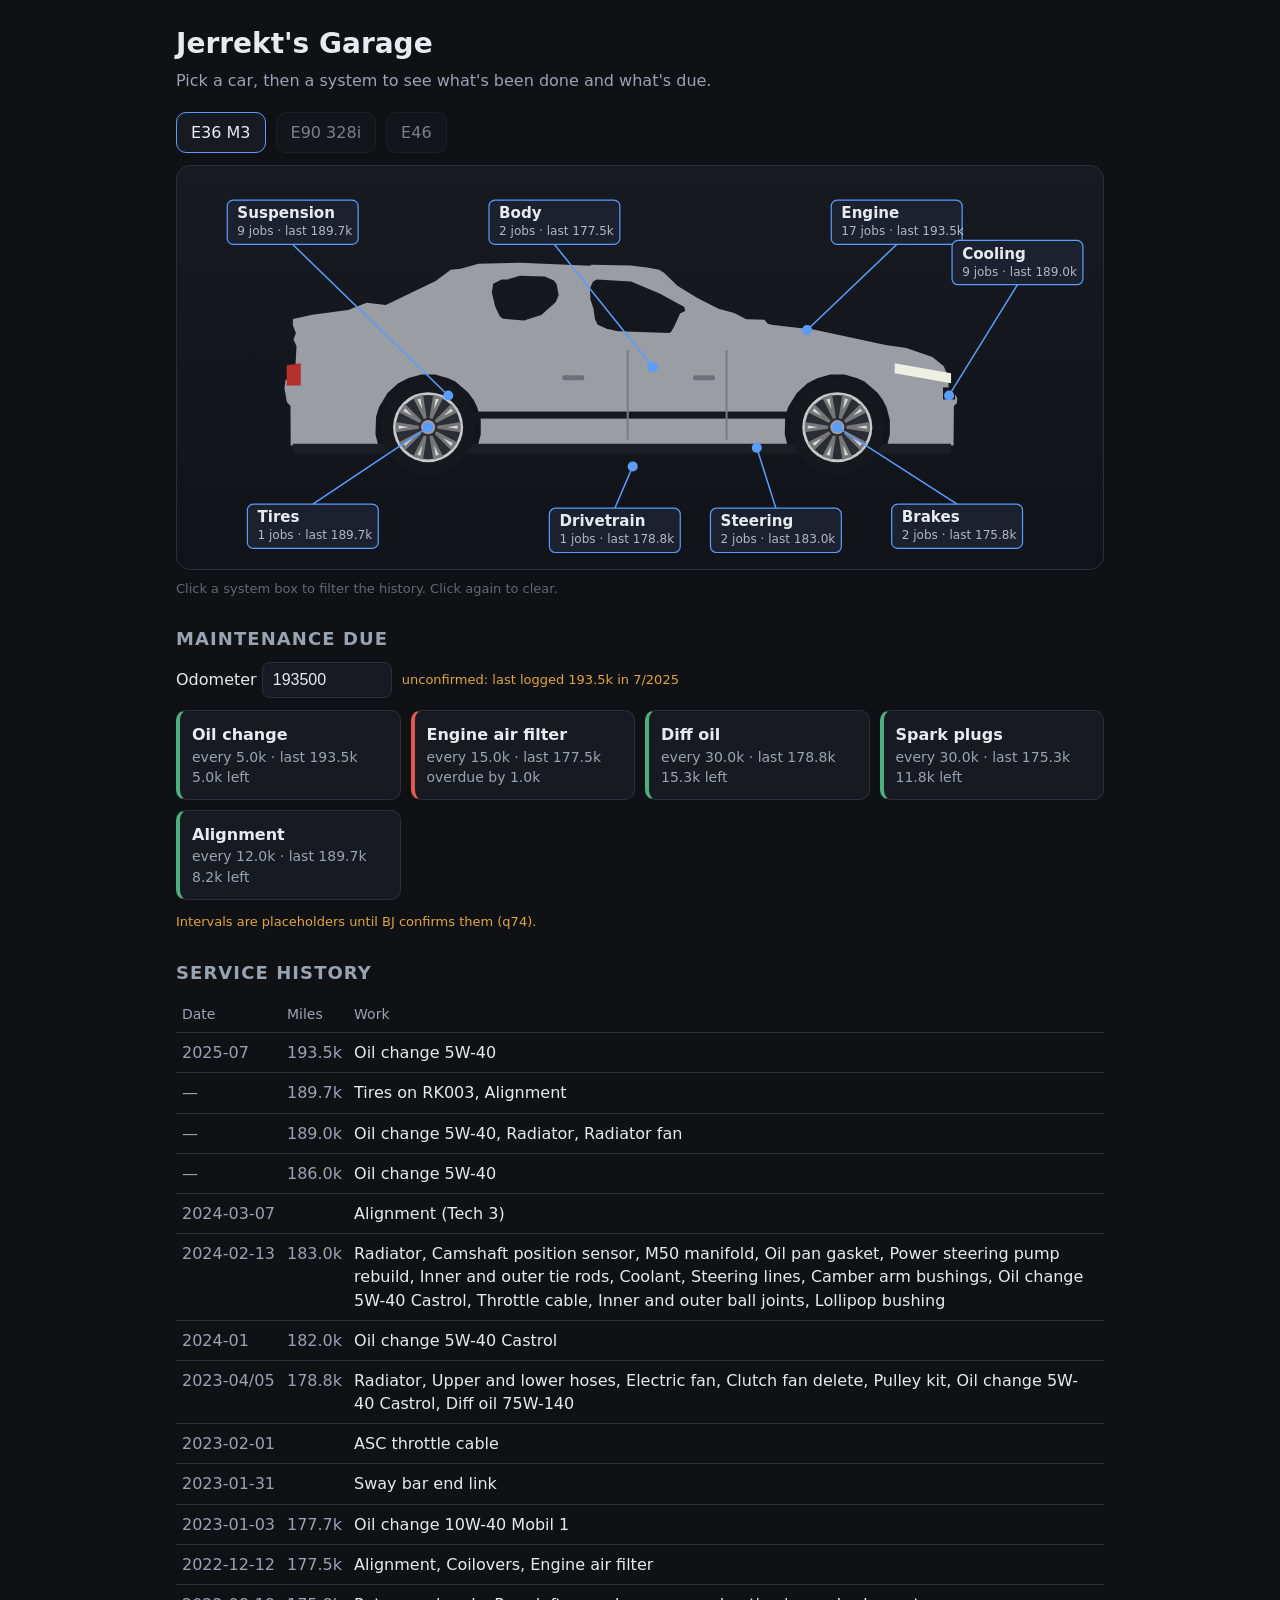
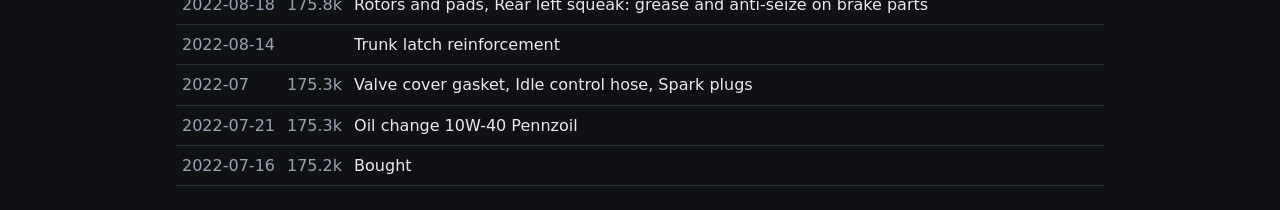
==== commit c785697f: "Trace E36 profile from 3D scan; lower body from factory proportions Co-Authored-By: Claude Fable 5.1" ====
--- a/index.html
+++ b/index.html
@@ -31,26 +31,17 @@
 </style></head><body><main>
 <h1>Jerrekt's Garage</h1><p class="sub">Pick a car, then a system to see what's been done and what's due.</p>
 <div class="cars"><div class="car on">E36 M3</div><div class="car">E90 328i</div><div class="car">E46</div></div>
-<div class="stage"><svg viewBox="0 0 900 350"><g id="car">
-<path d="M104,236 L100,204 Q100,170 128,164 L252,154 L270,150 L340,110 Q350,104 372,103 L492,103 Q512,103 530,112 L596,154 L800,170 Q840,174 848,186 L852,206 L850,236 Z" class="body"/>
-<path d="M104,236 L850,236 L846,248 L108,248 Z" class="lower"/>
-<path d="M140,236 L190,236 L194,246 L136,246 Z" class="lower"/>
-<path d="M846,232 L870,236 L868,246 L846,246 Z" class="lower"/>
-<path d="M252,154 Q250,160 258,160 L596,158 L598,163 L254,165 Z" class="shade"/>
-<path d="M272,152 L344,114 L372,110 L488,110 L508,116 L582,156 Z" class="glass"/>
-<path d="M272,152 L300,138 L300,152 Z" class="kink"/>
-<path d="M430,111 L430,156" class="pillar"/>
-<path d="M300,114 L300,152" class="pillar" opacity=".5"/>
-<path d="M260,166 L260,232 M430,160 L430,232 M588,158 L588,232" class="seam"/>
-<rect x="340" y="176" width="26" height="6" rx="3" class="handle"/><rect x="500" y="176" width="26" height="6" rx="3" class="handle"/>
-<path d="M578,150 L600,146 L604,156 L582,158 Z" class="mirror"/>
-<path d="M266,206 L832,206 L832,214 L266,214 Z" class="trim"/>
-<path d="M118,170 L100,174 L100,196 L118,194 Z" class="tail"/>
-<path d="M790,172 L846,180 L848,190 L786,184 Z" class="lamp"/>
-<path d="M838,200 L852,200 L852,212 L838,212 Z" class="grille"/>
-<path d="M596,154 L800,170" class="seam" opacity=".6"/>
-<circle cx="240" cy="236" r="49" class="tire"/><circle cx="240" cy="236" r="36" class="rimouter"/><circle cx="240" cy="236" r="33" class="rimface"/><path d="M248.0,236.0 L269.8,232.4 L269.8,239.6 Z" class="spoke"/><path d="M246.5,240.7 L266.2,250.6 L262.0,256.4 Z" class="spoke"/><path d="M242.5,243.6 L252.6,263.2 L245.8,265.4 Z" class="spoke"/><path d="M237.5,243.6 L234.2,265.4 L227.4,263.2 Z" class="spoke"/><path d="M233.5,240.7 L218.0,256.4 L213.8,250.6 Z" class="spoke"/><path d="M232.0,236.0 L210.2,239.6 L210.2,232.4 Z" class="spoke"/><path d="M233.5,231.3 L213.8,221.4 L218.0,215.6 Z" class="spoke"/><path d="M237.5,228.4 L227.4,208.8 L234.2,206.6 Z" class="spoke"/><path d="M242.5,228.4 L245.8,206.6 L252.6,208.8 Z" class="spoke"/><path d="M246.5,231.3 L262.0,215.6 L266.2,221.4 Z" class="spoke"/><circle cx="240" cy="236" r="7" class="hub"/><circle cx="712" cy="236" r="49" class="tire"/><circle cx="712" cy="236" r="36" class="rimouter"/><circle cx="712" cy="236" r="33" class="rimface"/><path d="M720.0,236.0 L741.8,232.4 L741.8,239.6 Z" class="spoke"/><path d="M718.5,240.7 L738.2,250.6 L734.0,256.4 Z" class="spoke"/><path d="M714.5,243.6 L724.6,263.2 L717.8,265.4 Z" class="spoke"/><path d="M709.5,243.6 L706.2,265.4 L699.4,263.2 Z" class="spoke"/><path d="M705.5,240.7 L690.0,256.4 L685.8,250.6 Z" class="spoke"/><path d="M704.0,236.0 L682.2,239.6 L682.2,232.4 Z" class="spoke"/><path d="M705.5,231.3 L685.8,221.4 L690.0,215.6 Z" class="spoke"/><path d="M709.5,228.4 L699.4,208.8 L706.2,206.6 Z" class="spoke"/><path d="M714.5,228.4 L717.8,206.6 L724.6,208.8 Z" class="spoke"/><path d="M718.5,231.3 L734.0,215.6 L738.2,221.4 Z" class="spoke"/><circle cx="712" cy="236" r="7" class="hub"/>
-</g><line x1="700" y1="160" x2="705" y2="68" class="ld"/><circle cx="700" cy="160" r="5" class="pt"/><line x1="845" y1="196" x2="825" y2="108" class="ld"/><circle cx="845" cy="196" r="5" class="pt"/><line x1="712" y1="236" x2="765" y2="296" class="ld"/><circle cx="712" cy="236" r="5" class="pt"/><line x1="240" y1="236" x2="125" y2="296" class="ld"/><circle cx="240" cy="236" r="5" class="pt"/><line x1="255" y1="190" x2="105" y2="68" class="ld"/><circle cx="255" cy="190" r="5" class="pt"/><line x1="470" y1="240" x2="425" y2="300" class="ld"/><circle cx="470" cy="240" r="5" class="pt"/><line x1="640" y1="226" x2="585" y2="300" class="ld"/><circle cx="640" cy="226" r="5" class="pt"/><line x1="330" y1="170" x2="365" y2="68" class="ld"/><circle cx="330" cy="170" r="5" class="pt"/><g class="box" transform="translate(640,24)"><rect width="130" height="44" rx="6"/><text x="10" y="18" class="t">Engine</text><text x="10" y="35" class="s">17 jobs · last 193.5k</text></g><g class="box" transform="translate(760,64)"><rect width="130" height="44" rx="6"/><text x="10" y="18" class="t">Cooling</text><text x="10" y="35" class="s">9 jobs · last 189.0k</text></g><g class="box" transform="translate(700,296)"><rect width="130" height="44" rx="6"/><text x="10" y="18" class="t">Brakes</text><text x="10" y="35" class="s">2 jobs · last 175.8k</text></g><g class="box" transform="translate(60,296)"><rect width="130" height="44" rx="6"/><text x="10" y="18" class="t">Tires</text><text x="10" y="35" class="s">1 jobs · last 189.7k</text></g><g class="box" transform="translate(40,24)"><rect width="130" height="44" rx="6"/><text x="10" y="18" class="t">Suspension</text><text x="10" y="35" class="s">9 jobs · last 189.7k</text></g><g class="box" transform="translate(360,300)"><rect width="130" height="44" rx="6"/><text x="10" y="18" class="t">Drivetrain</text><text x="10" y="35" class="s">1 jobs · last 178.8k</text></g><g class="box" transform="translate(520,300)"><rect width="130" height="44" rx="6"/><text x="10" y="18" class="t">Steering</text><text x="10" y="35" class="s">2 jobs · last 183.0k</text></g><g class="box" transform="translate(300,24)"><rect width="130" height="44" rx="6"/><text x="10" y="18" class="t">Body</text><text x="10" y="35" class="s">2 jobs · last 177.5k</text></g></svg></div>
+<div class="stage"><svg viewBox="0 0 900 380"><g transform="translate(0,-34)"><g id="car">
+<path d="M761.5,301.8 L695.5,301.8 L698.2,290.5 L698.2,276.5 L694.8,263.5 L691.2,256.5 L686.0,249.2 L673.0,238.2 L666.0,234.8 L653.0,231.2 L639.0,231.2 L626.0,234.8 L616.0,240.2 L605.8,249.5 L597.2,263.5 L594.2,273.5 L593.8,290.5 L596.5,301.8 L289.0,301.8 L291.8,290.5 L291.8,276.5 L288.2,263.5 L284.8,256.5 L278.5,248.2 L266.5,238.2 L259.5,234.8 L246.5,231.2 L232.5,231.2 L219.5,234.8 L209.5,240.2 L199.2,249.5 L190.8,263.5 L187.8,273.5 L187.2,290.5 L190.0,301.8 L103.0,301.8 L102.8,262.5 L99.2,258.5 L96.8,245.0 L97.8,237.0 L106.5,231.8 L109.8,226.5 L107.8,221.5 L108.8,203.0 L105.8,196.5 L108.2,190.0 L105.2,182.5 L105.2,176.0 L124.5,171.8 L160.0,167.2 L178.5,159.8 L197.5,162.2 L247.0,138.2 L262.0,127.2 L272.0,126.2 L289.5,121.2 L331.0,120.2 L400.0,123.2 L402.0,122.2 L440.5,122.8 L457.0,124.8 L469.0,127.2 L473.5,129.8 L487.5,143.2 L507.0,155.2 L528.0,165.8 L543.5,170.2 L555.5,176.2 L573.5,176.8 L577.0,180.8 L580.5,181.8 L623.5,186.8 L694.0,201.8 L714.5,204.8 L740.5,213.8 L751.8,223.0 L756.2,234.0 L756.8,248.5 L763.5,251.8 L765.2,255.0 L764.8,259.5 L761.8,262.5 L761.5,301.8 ZM478.8,190.0 L480.8,189.0 L484.2,183.0 L489.8,170.5 L494.8,168.0 L494.0,164.2 L469.5,150.8 L441.0,138.8 L407.0,136.8 L403.2,139.0 L400.2,146.0 L400.8,157.0 L403.8,165.5 L405.2,176.0 L408.0,181.8 L417.0,185.8 L428.0,188.2 L478.8,190.0 ZM334.8,177.5 L352.0,172.2 L366.2,159.5 L369.2,152.5 L367.2,141.5 L364.5,137.8 L355.5,133.8 L330.5,133.2 L318.0,136.8 L312.5,136.8 L304.2,141.0 L302.8,149.5 L306.2,164.0 L310.8,173.5 L314.0,175.8 L334.8,177.5 Z" class="body" fill-rule="evenodd"/>
+<path d="M105.0,300.0 L759.0,300.0 L759.0,310.0 L105.0,310.0 Z" class="lower"/>
+<rect x="247.0" y="268.0" width="418.0" height="7" class="trim"/>
+<path d="M99.0,222.0 L113.0,220.0 L113.0,242.0 L99.0,242.0 Z" class="tail"/>
+<path d="M703.0,220.0 L759.0,230.0 L759.0,240.0 L703.0,230.0 Z" class="lamp"/>
+<path d="M751.0,244.0 L763.0,244.0 L763.0,256.0 L751.0,256.0 Z" class="grille"/>
+<path d="M437.75,207.0 L437.75,296.0 M536.0,207.0 L536.0,296.0" class="seam"/>
+<rect x="372.75" y="232.0" width="22" height="5" rx="2.5" class="handle"/><rect x="502.75" y="232.0" width="22" height="5" rx="2.5" class="handle"/>
+<circle cx="239.5" cy="283.5" r="47.0" class="tire"/><circle cx="239.5" cy="283.5" r="34.8" class="rimouter"/><circle cx="239.5" cy="283.5" r="32.0" class="rimface"/><path d="M248.9,283.5 L270.3,280.1 L270.3,286.9 Z" class="spoke"/><path d="M247.1,289.0 L266.4,298.9 L262.4,304.4 Z" class="spoke"/><path d="M242.4,292.4 L252.3,311.8 L245.8,313.9 Z" class="spoke"/><path d="M236.6,292.4 L233.2,313.9 L226.7,311.8 Z" class="spoke"/><path d="M231.9,289.0 L216.6,304.4 L212.6,298.9 Z" class="spoke"/><path d="M230.1,283.5 L208.7,286.9 L208.7,280.1 Z" class="spoke"/><path d="M231.9,278.0 L212.6,268.1 L216.6,262.6 Z" class="spoke"/><path d="M236.6,274.6 L226.7,255.2 L233.2,253.1 Z" class="spoke"/><path d="M242.4,274.6 L245.8,253.1 L252.3,255.2 Z" class="spoke"/><path d="M247.1,278.0 L262.4,262.6 L266.4,268.1 Z" class="spoke"/><circle cx="239.5" cy="283.5" r="7.0" class="hub"/><circle cx="646.0" cy="283.5" r="47.0" class="tire"/><circle cx="646.0" cy="283.5" r="34.8" class="rimouter"/><circle cx="646.0" cy="283.5" r="32.0" class="rimface"/><path d="M655.4,283.5 L676.8,280.1 L676.8,286.9 Z" class="spoke"/><path d="M653.6,289.0 L672.9,298.9 L668.9,304.4 Z" class="spoke"/><path d="M648.9,292.4 L658.8,311.8 L652.3,313.9 Z" class="spoke"/><path d="M643.1,292.4 L639.7,313.9 L633.2,311.8 Z" class="spoke"/><path d="M638.4,289.0 L623.1,304.4 L619.1,298.9 Z" class="spoke"/><path d="M636.6,283.5 L615.2,286.9 L615.2,280.1 Z" class="spoke"/><path d="M638.4,278.0 L619.1,268.1 L623.1,262.6 Z" class="spoke"/><path d="M643.1,274.6 L633.2,255.2 L639.7,253.1 Z" class="spoke"/><path d="M648.9,274.6 L652.3,253.1 L658.8,255.2 Z" class="spoke"/><path d="M653.6,278.0 L668.9,262.6 L672.9,268.1 Z" class="spoke"/><circle cx="646.0" cy="283.5" r="7.0" class="hub"/>
+</g><line x1="616.0" y1="187.0" x2="705" y2="102.0" class="ld"/><circle cx="616.0" cy="187.0" r="5" class="pt"/><line x1="757.0" y1="252.0" x2="825" y2="142.0" class="ld"/><circle cx="757.0" cy="252.0" r="5" class="pt"/><line x1="646.0" y1="283.5" x2="765" y2="360.0" class="ld"/><circle cx="646.0" cy="283.5" r="5" class="pt"/><line x1="239.5" y1="283.5" x2="125" y2="360.0" class="ld"/><circle cx="239.5" cy="283.5" r="5" class="pt"/><line x1="259.5" y1="252.0" x2="105" y2="102.0" class="ld"/><circle cx="259.5" cy="252.0" r="5" class="pt"/><line x1="442.75" y1="322.5" x2="425" y2="364.0" class="ld"/><circle cx="442.75" cy="322.5" r="5" class="pt"/><line x1="566.0" y1="304.0" x2="585" y2="364.0" class="ld"/><circle cx="566.0" cy="304.0" r="5" class="pt"/><line x1="462.75" y1="224.0" x2="365" y2="102.0" class="ld"/><circle cx="462.75" cy="224.0" r="5" class="pt"/></g><g class="box" transform="translate(640,24)"><rect width="130" height="44" rx="6"/><text x="10" y="18" class="t">Engine</text><text x="10" y="35" class="s">17 jobs · last 193.5k</text></g><g class="box" transform="translate(760,64)"><rect width="130" height="44" rx="6"/><text x="10" y="18" class="t">Cooling</text><text x="10" y="35" class="s">9 jobs · last 189.0k</text></g><g class="box" transform="translate(700,326)"><rect width="130" height="44" rx="6"/><text x="10" y="18" class="t">Brakes</text><text x="10" y="35" class="s">2 jobs · last 175.8k</text></g><g class="box" transform="translate(60,326)"><rect width="130" height="44" rx="6"/><text x="10" y="18" class="t">Tires</text><text x="10" y="35" class="s">1 jobs · last 189.7k</text></g><g class="box" transform="translate(40,24)"><rect width="130" height="44" rx="6"/><text x="10" y="18" class="t">Suspension</text><text x="10" y="35" class="s">9 jobs · last 189.7k</text></g><g class="box" transform="translate(360,330)"><rect width="130" height="44" rx="6"/><text x="10" y="18" class="t">Drivetrain</text><text x="10" y="35" class="s">1 jobs · last 178.8k</text></g><g class="box" transform="translate(520,330)"><rect width="130" height="44" rx="6"/><text x="10" y="18" class="t">Steering</text><text x="10" y="35" class="s">2 jobs · last 183.0k</text></g><g class="box" transform="translate(300,24)"><rect width="130" height="44" rx="6"/><text x="10" y="18" class="t">Body</text><text x="10" y="35" class="s">2 jobs · last 177.5k</text></g></svg></div>
 <p class="hint">Click a system box to filter the history. Click again to clear.</p>
 <h2>Maintenance due</h2>
 <div class="odo"><label>Odometer <input id="odo" type="number" step="100"></label><span id="odonote" class="flag"></span></div>
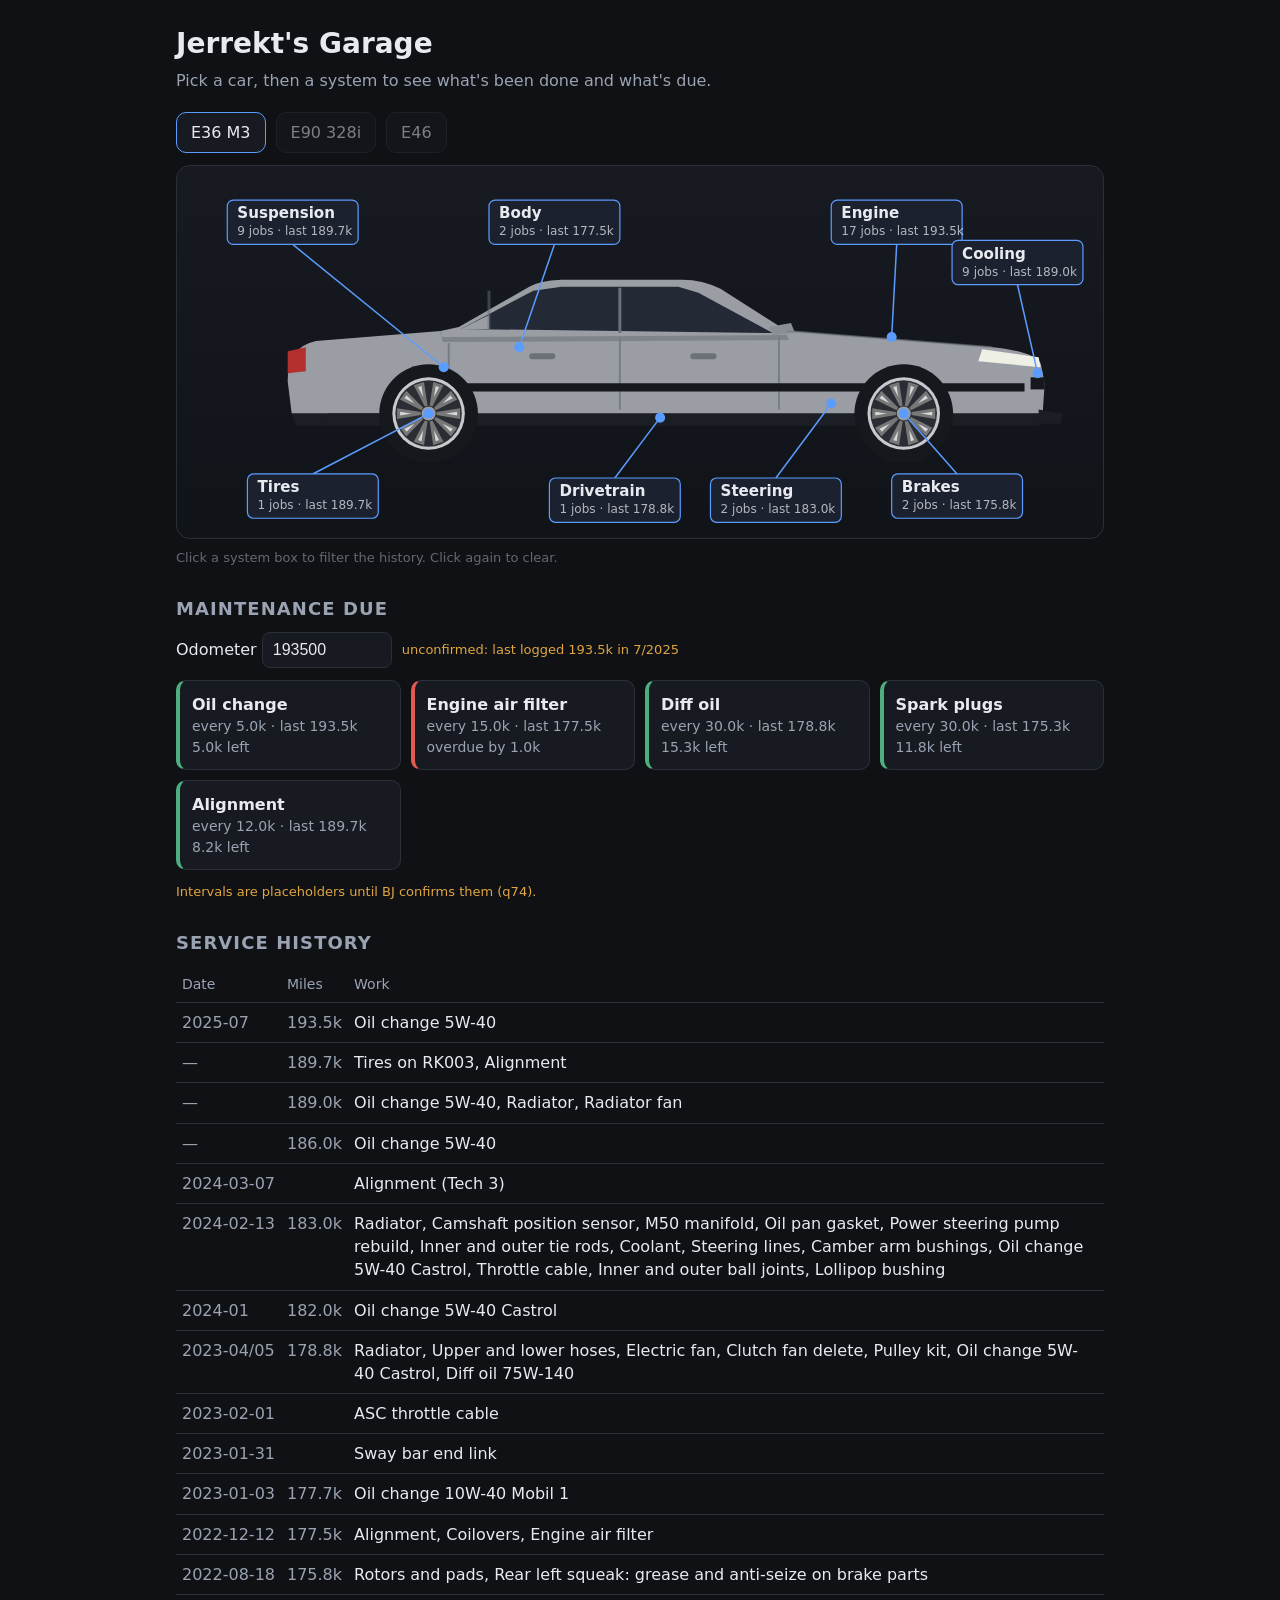
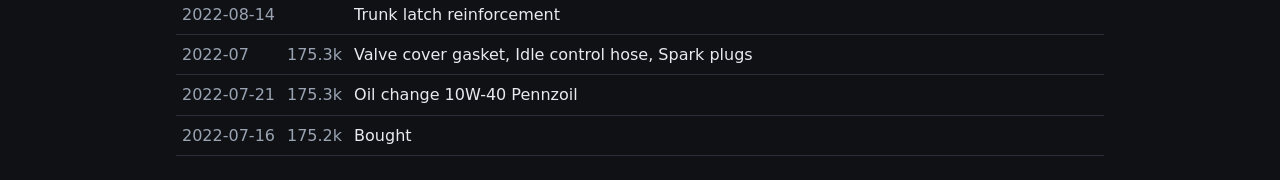
==== commit a8bae347: "Drop scan-derived outline; back to hand-drawn placeholder Co-Authored-By: Claude Fable 5.1 <noreply@" ====
--- a/index.html
+++ b/index.html
@@ -31,17 +31,26 @@
 </style></head><body><main>
 <h1>Jerrekt's Garage</h1><p class="sub">Pick a car, then a system to see what's been done and what's due.</p>
 <div class="cars"><div class="car on">E36 M3</div><div class="car">E90 328i</div><div class="car">E46</div></div>
-<div class="stage"><svg viewBox="0 0 900 380"><g transform="translate(0,-34)"><g id="car">
-<path d="M761.5,301.8 L695.5,301.8 L698.2,290.5 L698.2,276.5 L694.8,263.5 L691.2,256.5 L686.0,249.2 L673.0,238.2 L666.0,234.8 L653.0,231.2 L639.0,231.2 L626.0,234.8 L616.0,240.2 L605.8,249.5 L597.2,263.5 L594.2,273.5 L593.8,290.5 L596.5,301.8 L289.0,301.8 L291.8,290.5 L291.8,276.5 L288.2,263.5 L284.8,256.5 L278.5,248.2 L266.5,238.2 L259.5,234.8 L246.5,231.2 L232.5,231.2 L219.5,234.8 L209.5,240.2 L199.2,249.5 L190.8,263.5 L187.8,273.5 L187.2,290.5 L190.0,301.8 L103.0,301.8 L102.8,262.5 L99.2,258.5 L96.8,245.0 L97.8,237.0 L106.5,231.8 L109.8,226.5 L107.8,221.5 L108.8,203.0 L105.8,196.5 L108.2,190.0 L105.2,182.5 L105.2,176.0 L124.5,171.8 L160.0,167.2 L178.5,159.8 L197.5,162.2 L247.0,138.2 L262.0,127.2 L272.0,126.2 L289.5,121.2 L331.0,120.2 L400.0,123.2 L402.0,122.2 L440.5,122.8 L457.0,124.8 L469.0,127.2 L473.5,129.8 L487.5,143.2 L507.0,155.2 L528.0,165.8 L543.5,170.2 L555.5,176.2 L573.5,176.8 L577.0,180.8 L580.5,181.8 L623.5,186.8 L694.0,201.8 L714.5,204.8 L740.5,213.8 L751.8,223.0 L756.2,234.0 L756.8,248.5 L763.5,251.8 L765.2,255.0 L764.8,259.5 L761.8,262.5 L761.5,301.8 ZM478.8,190.0 L480.8,189.0 L484.2,183.0 L489.8,170.5 L494.8,168.0 L494.0,164.2 L469.5,150.8 L441.0,138.8 L407.0,136.8 L403.2,139.0 L400.2,146.0 L400.8,157.0 L403.8,165.5 L405.2,176.0 L408.0,181.8 L417.0,185.8 L428.0,188.2 L478.8,190.0 ZM334.8,177.5 L352.0,172.2 L366.2,159.5 L369.2,152.5 L367.2,141.5 L364.5,137.8 L355.5,133.8 L330.5,133.2 L318.0,136.8 L312.5,136.8 L304.2,141.0 L302.8,149.5 L306.2,164.0 L310.8,173.5 L314.0,175.8 L334.8,177.5 Z" class="body" fill-rule="evenodd"/>
-<path d="M105.0,300.0 L759.0,300.0 L759.0,310.0 L105.0,310.0 Z" class="lower"/>
-<rect x="247.0" y="268.0" width="418.0" height="7" class="trim"/>
-<path d="M99.0,222.0 L113.0,220.0 L113.0,242.0 L99.0,242.0 Z" class="tail"/>
-<path d="M703.0,220.0 L759.0,230.0 L759.0,240.0 L703.0,230.0 Z" class="lamp"/>
-<path d="M751.0,244.0 L763.0,244.0 L763.0,256.0 L751.0,256.0 Z" class="grille"/>
-<path d="M437.75,207.0 L437.75,296.0 M536.0,207.0 L536.0,296.0" class="seam"/>
-<rect x="372.75" y="232.0" width="22" height="5" rx="2.5" class="handle"/><rect x="502.75" y="232.0" width="22" height="5" rx="2.5" class="handle"/>
-<circle cx="239.5" cy="283.5" r="47.0" class="tire"/><circle cx="239.5" cy="283.5" r="34.8" class="rimouter"/><circle cx="239.5" cy="283.5" r="32.0" class="rimface"/><path d="M248.9,283.5 L270.3,280.1 L270.3,286.9 Z" class="spoke"/><path d="M247.1,289.0 L266.4,298.9 L262.4,304.4 Z" class="spoke"/><path d="M242.4,292.4 L252.3,311.8 L245.8,313.9 Z" class="spoke"/><path d="M236.6,292.4 L233.2,313.9 L226.7,311.8 Z" class="spoke"/><path d="M231.9,289.0 L216.6,304.4 L212.6,298.9 Z" class="spoke"/><path d="M230.1,283.5 L208.7,286.9 L208.7,280.1 Z" class="spoke"/><path d="M231.9,278.0 L212.6,268.1 L216.6,262.6 Z" class="spoke"/><path d="M236.6,274.6 L226.7,255.2 L233.2,253.1 Z" class="spoke"/><path d="M242.4,274.6 L245.8,253.1 L252.3,255.2 Z" class="spoke"/><path d="M247.1,278.0 L262.4,262.6 L266.4,268.1 Z" class="spoke"/><circle cx="239.5" cy="283.5" r="7.0" class="hub"/><circle cx="646.0" cy="283.5" r="47.0" class="tire"/><circle cx="646.0" cy="283.5" r="34.8" class="rimouter"/><circle cx="646.0" cy="283.5" r="32.0" class="rimface"/><path d="M655.4,283.5 L676.8,280.1 L676.8,286.9 Z" class="spoke"/><path d="M653.6,289.0 L672.9,298.9 L668.9,304.4 Z" class="spoke"/><path d="M648.9,292.4 L658.8,311.8 L652.3,313.9 Z" class="spoke"/><path d="M643.1,292.4 L639.7,313.9 L633.2,311.8 Z" class="spoke"/><path d="M638.4,289.0 L623.1,304.4 L619.1,298.9 Z" class="spoke"/><path d="M636.6,283.5 L615.2,286.9 L615.2,280.1 Z" class="spoke"/><path d="M638.4,278.0 L619.1,268.1 L623.1,262.6 Z" class="spoke"/><path d="M643.1,274.6 L633.2,255.2 L639.7,253.1 Z" class="spoke"/><path d="M648.9,274.6 L652.3,253.1 L658.8,255.2 Z" class="spoke"/><path d="M653.6,278.0 L668.9,262.6 L672.9,268.1 Z" class="spoke"/><circle cx="646.0" cy="283.5" r="7.0" class="hub"/>
-</g><line x1="616.0" y1="187.0" x2="705" y2="102.0" class="ld"/><circle cx="616.0" cy="187.0" r="5" class="pt"/><line x1="757.0" y1="252.0" x2="825" y2="142.0" class="ld"/><circle cx="757.0" cy="252.0" r="5" class="pt"/><line x1="646.0" y1="283.5" x2="765" y2="360.0" class="ld"/><circle cx="646.0" cy="283.5" r="5" class="pt"/><line x1="239.5" y1="283.5" x2="125" y2="360.0" class="ld"/><circle cx="239.5" cy="283.5" r="5" class="pt"/><line x1="259.5" y1="252.0" x2="105" y2="102.0" class="ld"/><circle cx="259.5" cy="252.0" r="5" class="pt"/><line x1="442.75" y1="322.5" x2="425" y2="364.0" class="ld"/><circle cx="442.75" cy="322.5" r="5" class="pt"/><line x1="566.0" y1="304.0" x2="585" y2="364.0" class="ld"/><circle cx="566.0" cy="304.0" r="5" class="pt"/><line x1="462.75" y1="224.0" x2="365" y2="102.0" class="ld"/><circle cx="462.75" cy="224.0" r="5" class="pt"/></g><g class="box" transform="translate(640,24)"><rect width="130" height="44" rx="6"/><text x="10" y="18" class="t">Engine</text><text x="10" y="35" class="s">17 jobs · last 193.5k</text></g><g class="box" transform="translate(760,64)"><rect width="130" height="44" rx="6"/><text x="10" y="18" class="t">Cooling</text><text x="10" y="35" class="s">9 jobs · last 189.0k</text></g><g class="box" transform="translate(700,326)"><rect width="130" height="44" rx="6"/><text x="10" y="18" class="t">Brakes</text><text x="10" y="35" class="s">2 jobs · last 175.8k</text></g><g class="box" transform="translate(60,326)"><rect width="130" height="44" rx="6"/><text x="10" y="18" class="t">Tires</text><text x="10" y="35" class="s">1 jobs · last 189.7k</text></g><g class="box" transform="translate(40,24)"><rect width="130" height="44" rx="6"/><text x="10" y="18" class="t">Suspension</text><text x="10" y="35" class="s">9 jobs · last 189.7k</text></g><g class="box" transform="translate(360,330)"><rect width="130" height="44" rx="6"/><text x="10" y="18" class="t">Drivetrain</text><text x="10" y="35" class="s">1 jobs · last 178.8k</text></g><g class="box" transform="translate(520,330)"><rect width="130" height="44" rx="6"/><text x="10" y="18" class="t">Steering</text><text x="10" y="35" class="s">2 jobs · last 183.0k</text></g><g class="box" transform="translate(300,24)"><rect width="130" height="44" rx="6"/><text x="10" y="18" class="t">Body</text><text x="10" y="35" class="s">2 jobs · last 177.5k</text></g></svg></div>
+<div class="stage"><svg viewBox="0 0 900 350"><g id="car">
+<path d="M104,236 L100,204 Q100,170 128,164 L252,154 L270,150 L340,110 Q350,104 372,103 L492,103 Q512,103 530,112 L596,154 L800,170 Q840,174 848,186 L852,206 L850,236 Z" class="body"/>
+<path d="M104,236 L850,236 L846,248 L108,248 Z" class="lower"/>
+<path d="M140,236 L190,236 L194,246 L136,246 Z" class="lower"/>
+<path d="M846,232 L870,236 L868,246 L846,246 Z" class="lower"/>
+<path d="M252,154 Q250,160 258,160 L596,158 L598,163 L254,165 Z" class="shade"/>
+<path d="M272,152 L344,114 L372,110 L488,110 L508,116 L582,156 Z" class="glass"/>
+<path d="M272,152 L300,138 L300,152 Z" class="kink"/>
+<path d="M430,111 L430,156" class="pillar"/>
+<path d="M300,114 L300,152" class="pillar" opacity=".5"/>
+<path d="M260,166 L260,232 M430,160 L430,232 M588,158 L588,232" class="seam"/>
+<rect x="340" y="176" width="26" height="6" rx="3" class="handle"/><rect x="500" y="176" width="26" height="6" rx="3" class="handle"/>
+<path d="M578,150 L600,146 L604,156 L582,158 Z" class="mirror"/>
+<path d="M266,206 L832,206 L832,214 L266,214 Z" class="trim"/>
+<path d="M118,170 L100,174 L100,196 L118,194 Z" class="tail"/>
+<path d="M790,172 L846,180 L848,190 L786,184 Z" class="lamp"/>
+<path d="M838,200 L852,200 L852,212 L838,212 Z" class="grille"/>
+<path d="M596,154 L800,170" class="seam" opacity=".6"/>
+<circle cx="240" cy="236" r="49" class="tire"/><circle cx="240" cy="236" r="36" class="rimouter"/><circle cx="240" cy="236" r="33" class="rimface"/><path d="M248.0,236.0 L269.8,232.4 L269.8,239.6 Z" class="spoke"/><path d="M246.5,240.7 L266.2,250.6 L262.0,256.4 Z" class="spoke"/><path d="M242.5,243.6 L252.6,263.2 L245.8,265.4 Z" class="spoke"/><path d="M237.5,243.6 L234.2,265.4 L227.4,263.2 Z" class="spoke"/><path d="M233.5,240.7 L218.0,256.4 L213.8,250.6 Z" class="spoke"/><path d="M232.0,236.0 L210.2,239.6 L210.2,232.4 Z" class="spoke"/><path d="M233.5,231.3 L213.8,221.4 L218.0,215.6 Z" class="spoke"/><path d="M237.5,228.4 L227.4,208.8 L234.2,206.6 Z" class="spoke"/><path d="M242.5,228.4 L245.8,206.6 L252.6,208.8 Z" class="spoke"/><path d="M246.5,231.3 L262.0,215.6 L266.2,221.4 Z" class="spoke"/><circle cx="240" cy="236" r="7" class="hub"/><circle cx="712" cy="236" r="49" class="tire"/><circle cx="712" cy="236" r="36" class="rimouter"/><circle cx="712" cy="236" r="33" class="rimface"/><path d="M720.0,236.0 L741.8,232.4 L741.8,239.6 Z" class="spoke"/><path d="M718.5,240.7 L738.2,250.6 L734.0,256.4 Z" class="spoke"/><path d="M714.5,243.6 L724.6,263.2 L717.8,265.4 Z" class="spoke"/><path d="M709.5,243.6 L706.2,265.4 L699.4,263.2 Z" class="spoke"/><path d="M705.5,240.7 L690.0,256.4 L685.8,250.6 Z" class="spoke"/><path d="M704.0,236.0 L682.2,239.6 L682.2,232.4 Z" class="spoke"/><path d="M705.5,231.3 L685.8,221.4 L690.0,215.6 Z" class="spoke"/><path d="M709.5,228.4 L699.4,208.8 L706.2,206.6 Z" class="spoke"/><path d="M714.5,228.4 L717.8,206.6 L724.6,208.8 Z" class="spoke"/><path d="M718.5,231.3 L734.0,215.6 L738.2,221.4 Z" class="spoke"/><circle cx="712" cy="236" r="7" class="hub"/>
+</g><line x1="700" y1="160" x2="705" y2="68" class="ld"/><circle cx="700" cy="160" r="5" class="pt"/><line x1="845" y1="196" x2="825" y2="108" class="ld"/><circle cx="845" cy="196" r="5" class="pt"/><line x1="712" y1="236" x2="765" y2="296" class="ld"/><circle cx="712" cy="236" r="5" class="pt"/><line x1="240" y1="236" x2="125" y2="296" class="ld"/><circle cx="240" cy="236" r="5" class="pt"/><line x1="255" y1="190" x2="105" y2="68" class="ld"/><circle cx="255" cy="190" r="5" class="pt"/><line x1="470" y1="240" x2="425" y2="300" class="ld"/><circle cx="470" cy="240" r="5" class="pt"/><line x1="640" y1="226" x2="585" y2="300" class="ld"/><circle cx="640" cy="226" r="5" class="pt"/><line x1="330" y1="170" x2="365" y2="68" class="ld"/><circle cx="330" cy="170" r="5" class="pt"/><g class="box" transform="translate(640,24)"><rect width="130" height="44" rx="6"/><text x="10" y="18" class="t">Engine</text><text x="10" y="35" class="s">17 jobs · last 193.5k</text></g><g class="box" transform="translate(760,64)"><rect width="130" height="44" rx="6"/><text x="10" y="18" class="t">Cooling</text><text x="10" y="35" class="s">9 jobs · last 189.0k</text></g><g class="box" transform="translate(700,296)"><rect width="130" height="44" rx="6"/><text x="10" y="18" class="t">Brakes</text><text x="10" y="35" class="s">2 jobs · last 175.8k</text></g><g class="box" transform="translate(60,296)"><rect width="130" height="44" rx="6"/><text x="10" y="18" class="t">Tires</text><text x="10" y="35" class="s">1 jobs · last 189.7k</text></g><g class="box" transform="translate(40,24)"><rect width="130" height="44" rx="6"/><text x="10" y="18" class="t">Suspension</text><text x="10" y="35" class="s">9 jobs · last 189.7k</text></g><g class="box" transform="translate(360,300)"><rect width="130" height="44" rx="6"/><text x="10" y="18" class="t">Drivetrain</text><text x="10" y="35" class="s">1 jobs · last 178.8k</text></g><g class="box" transform="translate(520,300)"><rect width="130" height="44" rx="6"/><text x="10" y="18" class="t">Steering</text><text x="10" y="35" class="s">2 jobs · last 183.0k</text></g><g class="box" transform="translate(300,24)"><rect width="130" height="44" rx="6"/><text x="10" y="18" class="t">Body</text><text x="10" y="35" class="s">2 jobs · last 177.5k</text></g></svg></div>
 <p class="hint">Click a system box to filter the history. Click again to clear.</p>
 <h2>Maintenance due</h2>
 <div class="odo"><label>Odometer <input id="odo" type="number" step="100"></label><span id="odonote" class="flag"></span></div>
